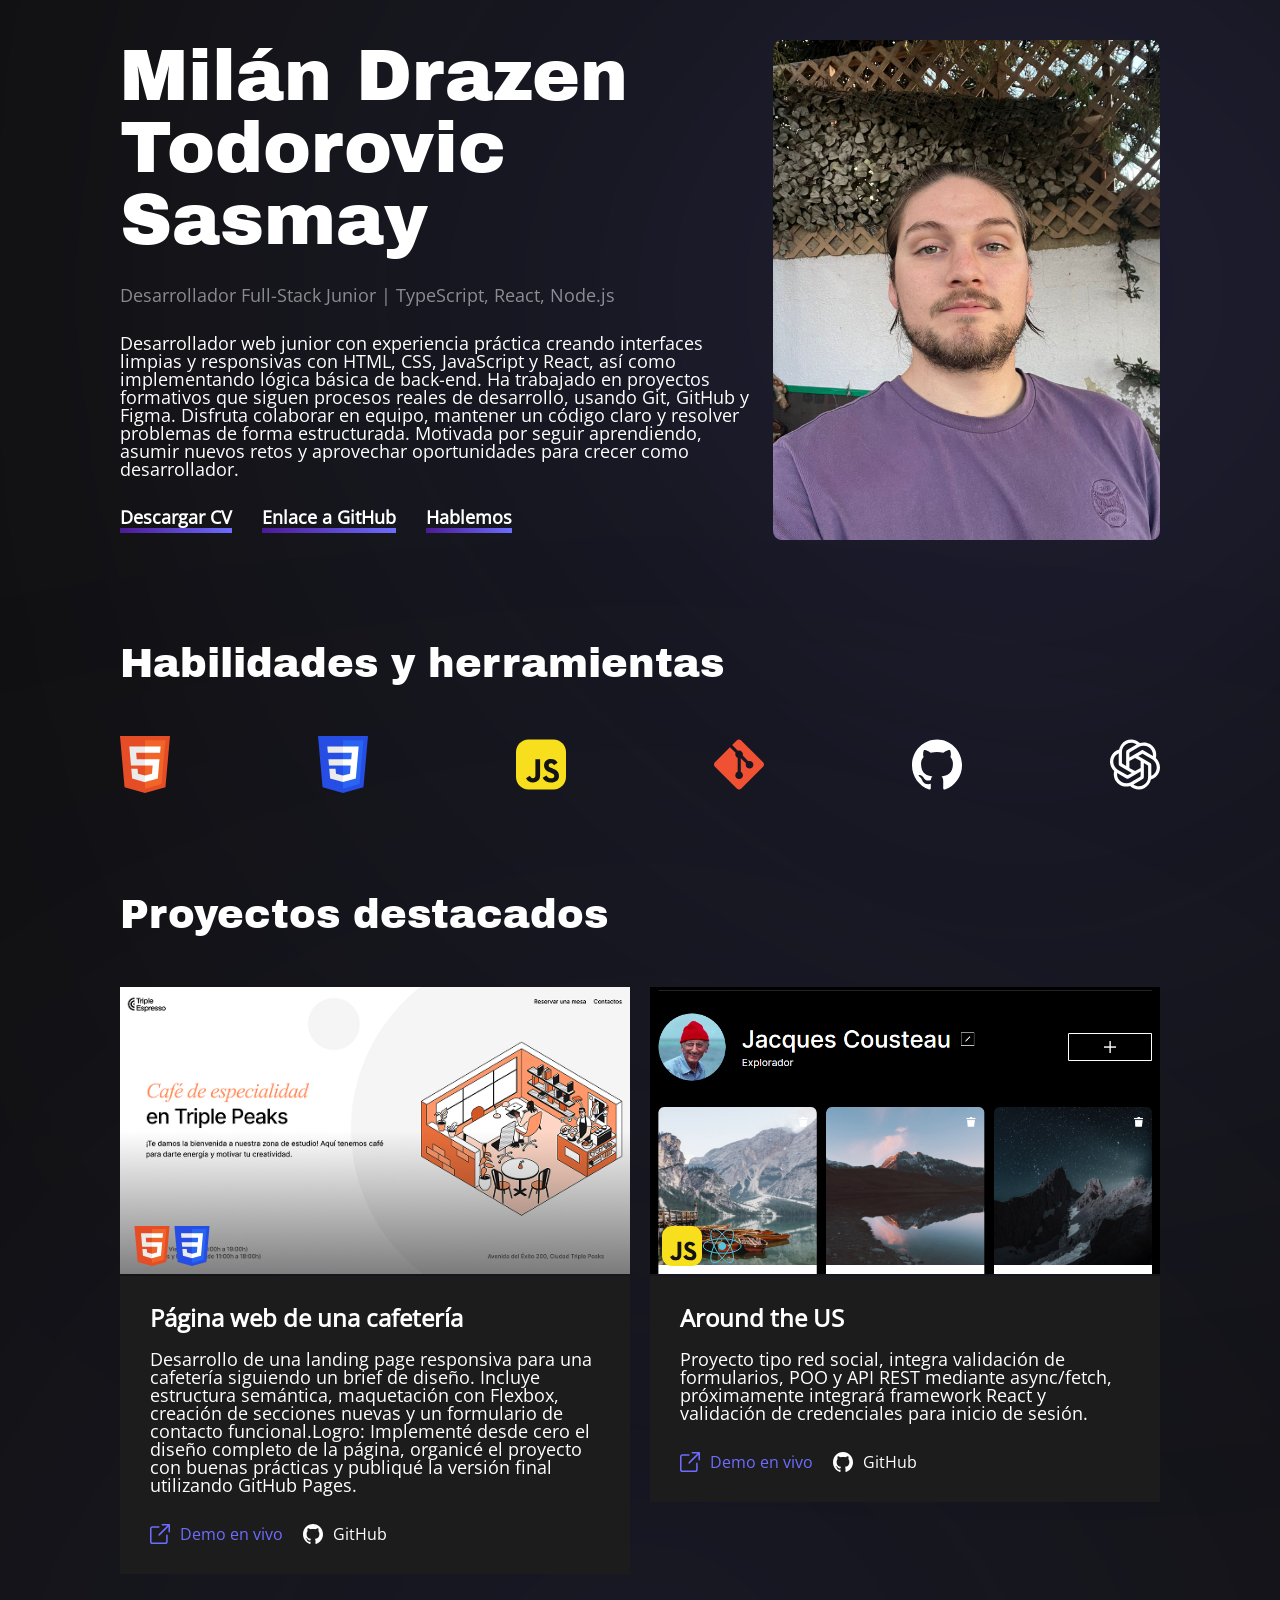
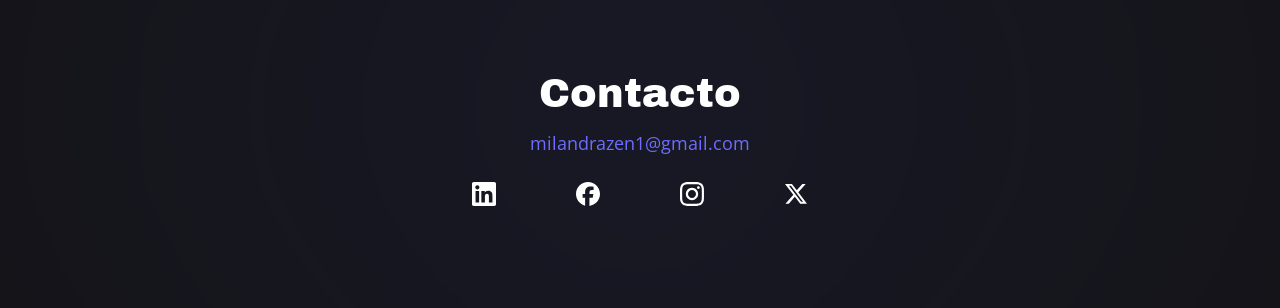
==== index.html @ 0bef435e "add linkedin link" ====
<!doctype html>
<html lang="es">
  <head>
    <meta charset="UTF-8" />
    <meta name="viewport" content="width=device-width, initial-scale=1.0" />
    <link rel="stylesheet" href="styles/normalize.css" />
    <link rel="stylesheet" href="styles/index.css" />
    <link rel="icon" href="favicon.ico" />
    <title>Milán Drazen Portfolio</title>
  </head>
  <body>
    <header class="header">
      <div class="profile-picture__container">
        <img
          class="profile-picture"
          src="images/profile_picture.jpeg"
          alt="Foto de Milán Drazen, desarrollador web"
        />
        <div class="profile-picture__purple-shadow"></div>
      </div>
      <div class="profile-info">
        <h1 class="profile-info__name title-font">
          Milán Drazen Todorovic Sasmay
        </h1>
        <p class="profile-info__job-title">
          Desarrollador Full-Stack Junior | TypeScript, React, Node.js
        </p>
        <p class="profile-info__description">
          Desarrollador web junior con experiencia práctica creando interfaces
          limpias y responsivas con HTML, CSS, JavaScript y React, así como
          implementando lógica básica de back-end. Ha trabajado en proyectos
          formativos que siguen procesos reales de desarrollo, usando Git,
          GitHub y Figma. Disfruta colaborar en equipo, mantener un código claro
          y resolver problemas de forma estructurada. Motivada por seguir
          aprendiendo, asumir nuevos retos y aprovechar oportunidades para
          crecer como desarrollador.
        </p>
        <ul class="profile-info__list">
          <li class="profile-info__list-item">
            <a class="hover-opacity-50" href="#">Descargar CV</a>
          </li>
          <li class="profile-info__list-item">
            <a
              class="hover-opacity-50"
              href="https://github.com/MilanDrazen"
              target="_blank"
              >Enlace a GitHub</a
            >
          </li>
          <li class="profile-info__list-item">
            <a href="#info-contacto" class="hover-opacity-50" href=""
              >Hablemos</a
            >
          </li>
        </ul>
      </div>
    </header>
    <main class="content">
      <section class="content-block">
        <!-- ### INICIO SECCIÓN HERRAMIENTAS ### -->
        <h2 class="content-block__title title-font">
          Habilidades y herramientas
        </h2>
        <div class="digital-tools">
          <img src="images/logo_html.svg" alt="Logo de HTML" />
          <img src="images/logo_css.svg" alt="Logo de CSS" />
          <img src="images/logo_javascript.svg" alt="Logo de JavaScript" />
          <img src="images/logo_git.svg" alt="Logo de Git" />
          <img src="images/logo_github.svg" alt="Logo de GitHub" />
          <img src="images/logo_chatgpt.svg" alt="Logo de chatGPT" />
        </div>
      </section>
      <!-- ### FIN SECCIÓN HERRAMIENTAS ### -->
      <section class="content-block">
        <!-- ### INICIO SECCIÓN PROYECTOS ### -->
        <h2 class="content-block__title title-font">Proyectos destacados</h2>
        <div class="projects">
          <div class="project-box">
            <!-- PROYECTO ### 1 ### Landing Café-->
            <div class="project-box__display">
              <img
                class="project-box__display__image"
                src="images/cafe_landing_page_screenshot.png"
                alt="Pantallazo de landing page de cafetería"
              />
              <div class="project-box__display__logos">
                <img src="images/logo_html.svg" alt="Logo de HTML" />
                <img src="images/logo_css.svg" alt="Logo de CSS" />
              </div>
            </div>
            <div class="project-box__info">
              <h3 class="project-box__info__title">
                Página web de una cafetería
              </h3>
              <p class="project-box__info__description">
                Desarrollo de una landing page responsiva para una cafetería
                siguiendo un brief de diseño. Incluye estructura semántica,
                maquetación con Flexbox, creación de secciones nuevas y un
                formulario de contacto funcional.Logro: Implementé desde cero el
                diseño completo de la página, organicé el proyecto con buenas
                prácticas y publiqué la versión final utilizando GitHub Pages.
              </p>
              <div class="project-box__info__links">
                <a
                  class="project-box__info__link purple-font hover-opacity-50"
                  href="https://milandrazen.github.io/web_project_coffeeshop_es/"
                  target="_blank"
                >
                  <img
                    class="project-box__info__link__icon"
                    src="images/open_link_icon.svg"
                    alt="Icono de abrir link"
                  />
                  <p class="project-box__info__link__text">Demo en vivo</p>
                </a>
                <a
                  class="project-box__info__link white-font hover-opacity-50"
                  href="https://github.com/MilanDrazen/web_project_coffeeshop_es"
                  target="_blank"
                >
                  <img
                    class="project-box__info__link__icon"
                    src="images/logo_github.svg"
                    alt="Icono de GitHub"
                  />
                  <p class="project-box__info__link__text">GitHub</p>
                </a>
              </div>
            </div>
          </div>
          <!-- FIN PROYECTO ### 1 ### -->
          <div class="project-box">
            <!-- PROYECTO ### 2 ### Por llenar -->
            <div class="project-box__display">
              <img
                class="project-box__display__image"
                src="images/around_the_us_screenshot.png"
                alt="Pantallazo de landing page de cafetería"
              />
              <div class="project-box__display__logos">
                <img
                  src="images/logo_javascript.svg"
                  alt="Logo de JavaScript"
                />
                <img src="images/logo_react.svg" alt="Logo de React" />
              </div>
            </div>
            <div class="project-box__info">
              <h3 class="project-box__info__title">Around the US</h3>
              <p class="project-box__info__description">
                Proyecto tipo red social, integra validación de formularios, POO
                y API REST mediante async/fetch, próximamente integrará
                framework React y validación de credenciales para inicio de
                sesión.
              </p>
              <div class="project-box__info__links">
                <a
                  class="project-box__info__link purple-font hover-opacity-50"
                  href="https://milandrazen.github.io/web_project_around/"
                  target="_blank"
                >
                  <img
                    class="project-box__info__link__icon"
                    src="images/open_link_icon.svg"
                    alt="Icono de abrir link"
                  />
                  <p class="project-box__info__link__text">Demo en vivo</p>
                </a>
                <a
                  class="project-box__info__link white-font hover-opacity-50"
                  href="https://github.com/MilanDrazen/web_project_around"
                  target="_blank"
                >
                  <img
                    class="project-box__info__link__icon"
                    src="images/logo_github.svg"
                    alt="Icono de GitHub"
                  />
                  <p class="project-box__info__link__text">GitHub</p>
                </a>
              </div>
            </div>
          </div>
          <!-- PROYECTO ### 2 ### -->
        </div>
      </section>
      <!-- ### FIN CÓDIGOS DE PROYECTOS ### -->
    </main>
    <footer class="footer">
      <section class="contact-info" id="info-contacto">
        <h2 class="contact-info__title title-font">Contacto</h2>
        <div class="contact-info__purple-shadow"></div>
        <p class="contact-info__email purple-font hover-opacity-50">
          milandrazen1@gmail.com
        </p>
        <div class="contact-info__socials">
          <a href="https://www.linkedin.com/in/milan-drazen/" target="_blank">
            <img
              class="contact-info__socials-logo hover-opacity-50"
              src="images/logo_linkedin.svg"
              alt="Logo de Linkedin"
            />
          </a>
          <a href="">
            <img
              class="contact-info__socials-logo hover-opacity-50"
              src="images/logo_facebook.svg"
              alt="Logo de Facebook"
            />
          </a>
          <a href="">
            <img
              class="contact-info__socials-logo hover-opacity-50"
              src="images/logo_instagram.svg"
              alt="Logo de Instagram"
            />
          </a>
          <a href="">
            <img
              class="contact-info__socials-logo hover-opacity-50"
              src="images/logo_xtwitter.svg"
              alt="Logo de XTwitter"
            />
          </a>
        </div>
      </section>
    </footer>
  </body>
</html>
---- styles/index.css ----
@font-face {
  font-family: "Archivo Black";
  src:
    url("../fonts/ArchivoBlack-Regular.woff2") format("woff2"),
    url("../fonts/ArchivoBlack-Regular.woff") format("woff");
  font-weight: 900;
  font-style: normal;
  font-display: swap;
}

@font-face {
  font-family: "Open Sans";
  src:
    url("../fonts/OpenSans-Regular.woff2") format("woff2"),
    url("../fonts/OpenSans-Regular.woff") format("woff");
  font-weight: normal; /* Esto equivale a 400 */
  font-style: normal;
  font-display: swap;
}

:root {
  font-size: 16px;
  line-height: 1;
}
body {
  margin: 0 auto;
  max-width: min(100%, 1440px);
  background: #111111;
  color: #fff;
  padding: 40px 120px 100px;
  font-family: "Open Sans", sans-serif;
  font-weight: 400;
  font-style: normal;
}
.title-font {
  font-family: "Archivo Black";
  font-weight: 400;
}
.hover-opacity-50:hover {
  opacity: 50%;
}
.purple-font {
  color: #6d6dff;
}
.white-font {
  color: #fff;
}
/* ===== HEADER HEADER HEADER ===== */
.header {
  display: flex;
  flex-direction: row-reverse;
  justify-content: space-between;
  column-gap: 20px;
}
.profile-picture__container {
  position: relative;
}
.profile-picture {
  height: 500px;
  width: 387px;
  border-radius: 2%;
}
.profile-picture__purple-shadow {
  z-index: -1;
  width: 500px;
  height: 500px;
  border-radius: 50%;
  position: absolute;
  left: 0;
  bottom: 0;
  background-color: #6d6dff;
  filter: blur(400px);
}
.profile-info {
  display: flex;
  flex-direction: column;
  justify-content: space-between;
  row-gap: 30px;
  margin-bottom: auto;
}
.profile-info__name {
  margin: 0;
  font-size: 4.5rem;
}
.profile-info__job-title {
  font-size: 1.125rem;
  opacity: 50%;
  margin: 0;
  font-weight: 400;
}
.profile-info__description {
  font-size: 1.125rem;
  margin: 0;
}
.profile-info__list {
  margin: 0;
  display: flex;
  list-style-type: none;
  justify-content: flex-start;
  padding: 0;
  column-gap: 30px;
  font-size: 1.125rem;
}
.profile-info__list-item {
  width: fit-content;
  position: relative;
}
.profile-info__list-item a {
  text-decoration: none;
  color: #fff;
  font-weight: 600;
}
.profile-info__list-item::after {
  content: "";
  position: absolute;
  bottom: -7px;
  left: 0;
  width: 100%;
  height: 5px;
  background: linear-gradient(90deg, #4c1a97, #6d6dff);
  transition: width 0.3s ease;
}
/* ===== MAIN MAIN MAIN MAIN  ===== */
.content-block {
  display: flex;
  flex-direction: column;
  row-gap: 50px;
}
.content-block__title {
  font-size: 2.5rem;
  line-height: 44px;
  margin: 100px 0 0;
}
.digital-tools {
  display: flex;
  justify-content: space-between;
  column-gap: 120px;
  row-gap: 20px;
  flex-wrap: wrap;
}
.digital-tools img {
  width: 50px;
  height: auto;
}
.projects {
  display: flex;
  gap: 20px;
  flex-wrap: wrap;
}
.project-box {
  min-width: 400px;
  width: calc(50% - 10px);
  flex-grow: 1;
}
.project-box__display {
  aspect-ratio: 16/9;
  width: 100%;
  position: relative;
}
.project-box__display__image {
  width: 100%;
  height: 100%;
  object-fit: cover;
}
.project-box__display__logos {
  display: flex;
  flex-direction: row;
  position: absolute;
  left: 12px;
  bottom: 10px;
}
.project-box__display__logos img {
  width: 40px;
  height: 40px;
}
.project-box__info {
  margin: 0;
  padding: 30px;
  height: fit-content;
  background-color: #1c1c1c;
  box-sizing: border-box;
}
.project-box__info__title {
  margin: 0 0 20px;
  line-height: 1;
  font-size: 1.5rem;
  font-weight: 700;
}
.project-box__info__description {
  font-size: 1.125rem;
  margin: 0 0 30px;
}
.project-box__info__links {
  display: flex;
  justify-content: flex-start;
  gap: 0 20px;
  /*   height: 30px; */
}
.project-box__info__link {
  display: flex;
  justify-items: flex-start;
  align-items: center;
  gap: 0 10px;
  text-decoration: none;
}
.project-box__info__link__icon {
  height: 20px;
  width: 20px;
}
.project-box__info__link__text {
  margin: 0;
  font-size: 1rem;
}

/* ===== FOOTER FOOTER FOOTER ===== */
.footer {
  margin: 100px auto 0;
}
.contact-info {
  margin: 0 auto 0;
  display: flex;
  flex-direction: column;
  align-items: center;
  gap: 20px;
  position: relative;
}
.contact-info__title {
  font-size: 2.5rem;
  margin: 0;
}
.contact-info__purple-shadow {
  z-index: -1;
  width: 400px;
  height: 400px;
  border-radius: 50%;
  position: absolute;
  bottom: -100px;
  background-color: #6d6dff;
  filter: blur(400px);
}
.contact-info__email {
  font-size: 18px;
  margin: 0 0 10px;
}
.contact-info__socials {
  display: flex;
  flex-direction: row;
  justify-content: center;
  gap: 80px;
}
.contact-info__socials-logo {
  width: 24px;
  height: 24px;
}

/*             #####  MEDIA QUERIES #### */
@media screen and (max-width: 1023px) {
  body {
    padding: 40px 40px 102px;
  }
  .profile-picture {
    height: 280px;
    width: 216px;
  }
  .profile-info {
    row-gap: 20px;
  }
  .profile-info__name {
    font-size: 3.625rem;
  }
  .content-block {
    row-gap: 30px;
  }
  .content-block__title {
    margin: 90px 0 0;
  }
  .digital-tools {
    column-gap: 20px;
  }
  .projects {
    flex-wrap: nowrap;
    flex-direction: column;
  }
  .project-box {
    width: 100%;
  }
  .project-box__info {
    height: fit-content;
  }
}
@media screen and (max-width: 767px) {
  body {
    margin: 0 auto;
    max-width: min(100%, 1440px);
    background: #111111;
    color: #fff;
    padding: 20px 20px 100px;
    font-family: "Open Sans", sans-serif;
    font-weight: 400;
    font-style: normal;
  }
  .header {
    flex-direction: column;
    row-gap: 30px;
  }
  .profile-picture {
    width: 100%;
    aspect-ratio: 1 / 1;
    height: auto;
    object-fit: cover;
  }
  .profile-info {
    row-gap: 10px;
  }
  .profile-info__name {
    font-size: 2.25rem;
  }
  .profile-info__job-title {
    font-size: 1rem;
    margin: 0 0 10px;
  }
  .profile-info__description {
    font-size: 1rem;
    margin: 0 0 20px;
  }
  .profile-info__list {
    flex-direction: column;
    row-gap: 35px;
    font-size: 1.125rem;
  }
  .content-block {
    row-gap: 30px;
  }
  .content-block__title {
    font-size: 1.75rem;
    margin: 70px 0 0;
  }
  .digital-tools {
    display: grid;
    grid-template-columns: repeat(4, max-content);
    gap: 30px;
  }
  .digital-tools img {
    width: 30px;
    height: auto;
  }
  .project-box {
    min-width: 100px;
    width: 100%;
  }
  .project-box__display {
    height: auto;
  }
  .project-box__display__logos img {
    width: 20px;
    height: 20px;
  }
  .project-box__info {
    padding: 20px;
    height: fit-content;
  }
  .project-box__info__title {
    margin: 0 0 10px;
    font-size: 1.25rem;
    font-weight: 700;
  }
  .project-box__info__description {
    margin: 0 0 20px;
    font-size: 1rem;
  }
  .contact-info__title {
    font-size: 1.75rem;
  }
  .contact-info__socials {
    gap: 40px;
  }
}
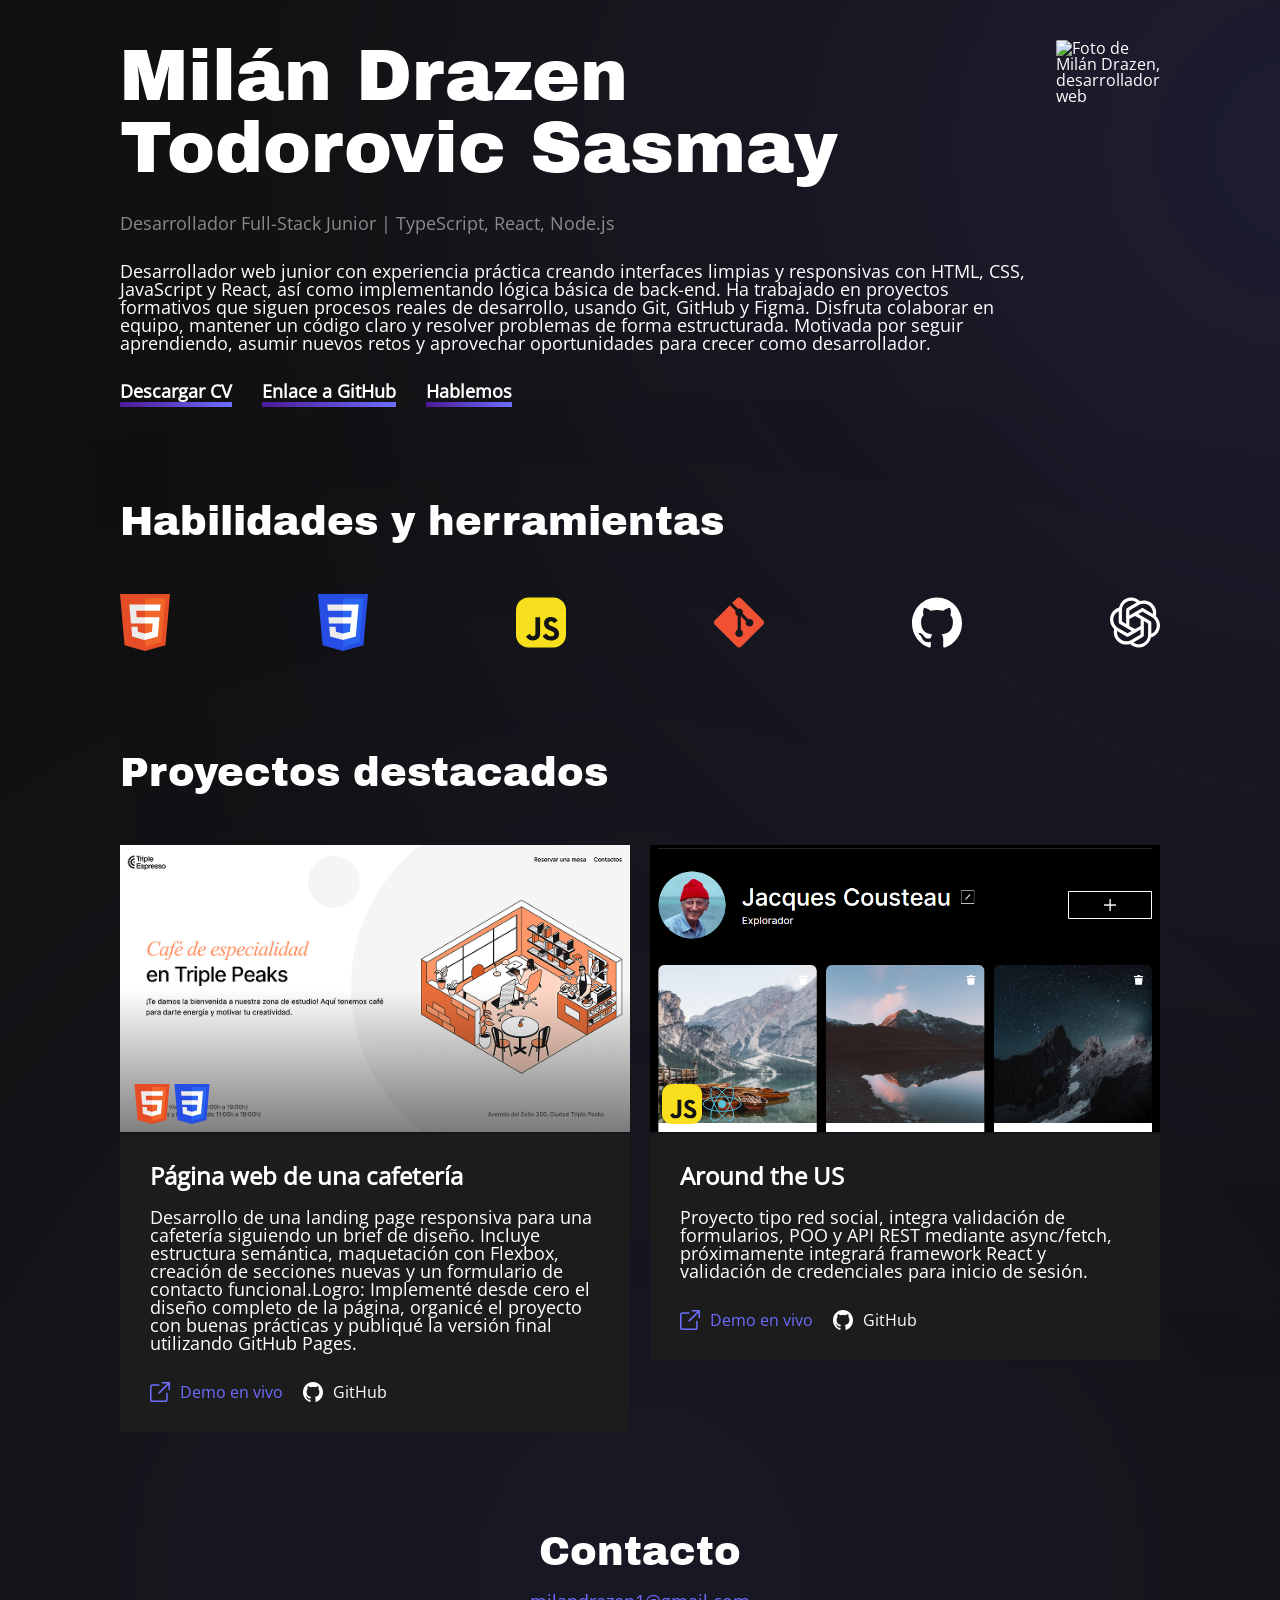
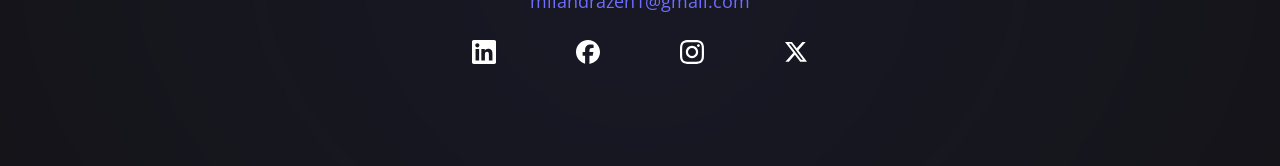
==== commit ffccd4f0: "change profile picture" ====
--- a/index.html
+++ b/index.html
@@ -13,7 +13,7 @@
       <div class="profile-picture__container">
         <img
           class="profile-picture"
-          src="images/profile_picture.jpeg"
+          src="images/profile_picture_2.jpeg"
           alt="Foto de Milán Drazen, desarrollador web"
         />
         <div class="profile-picture__purple-shadow"></div>
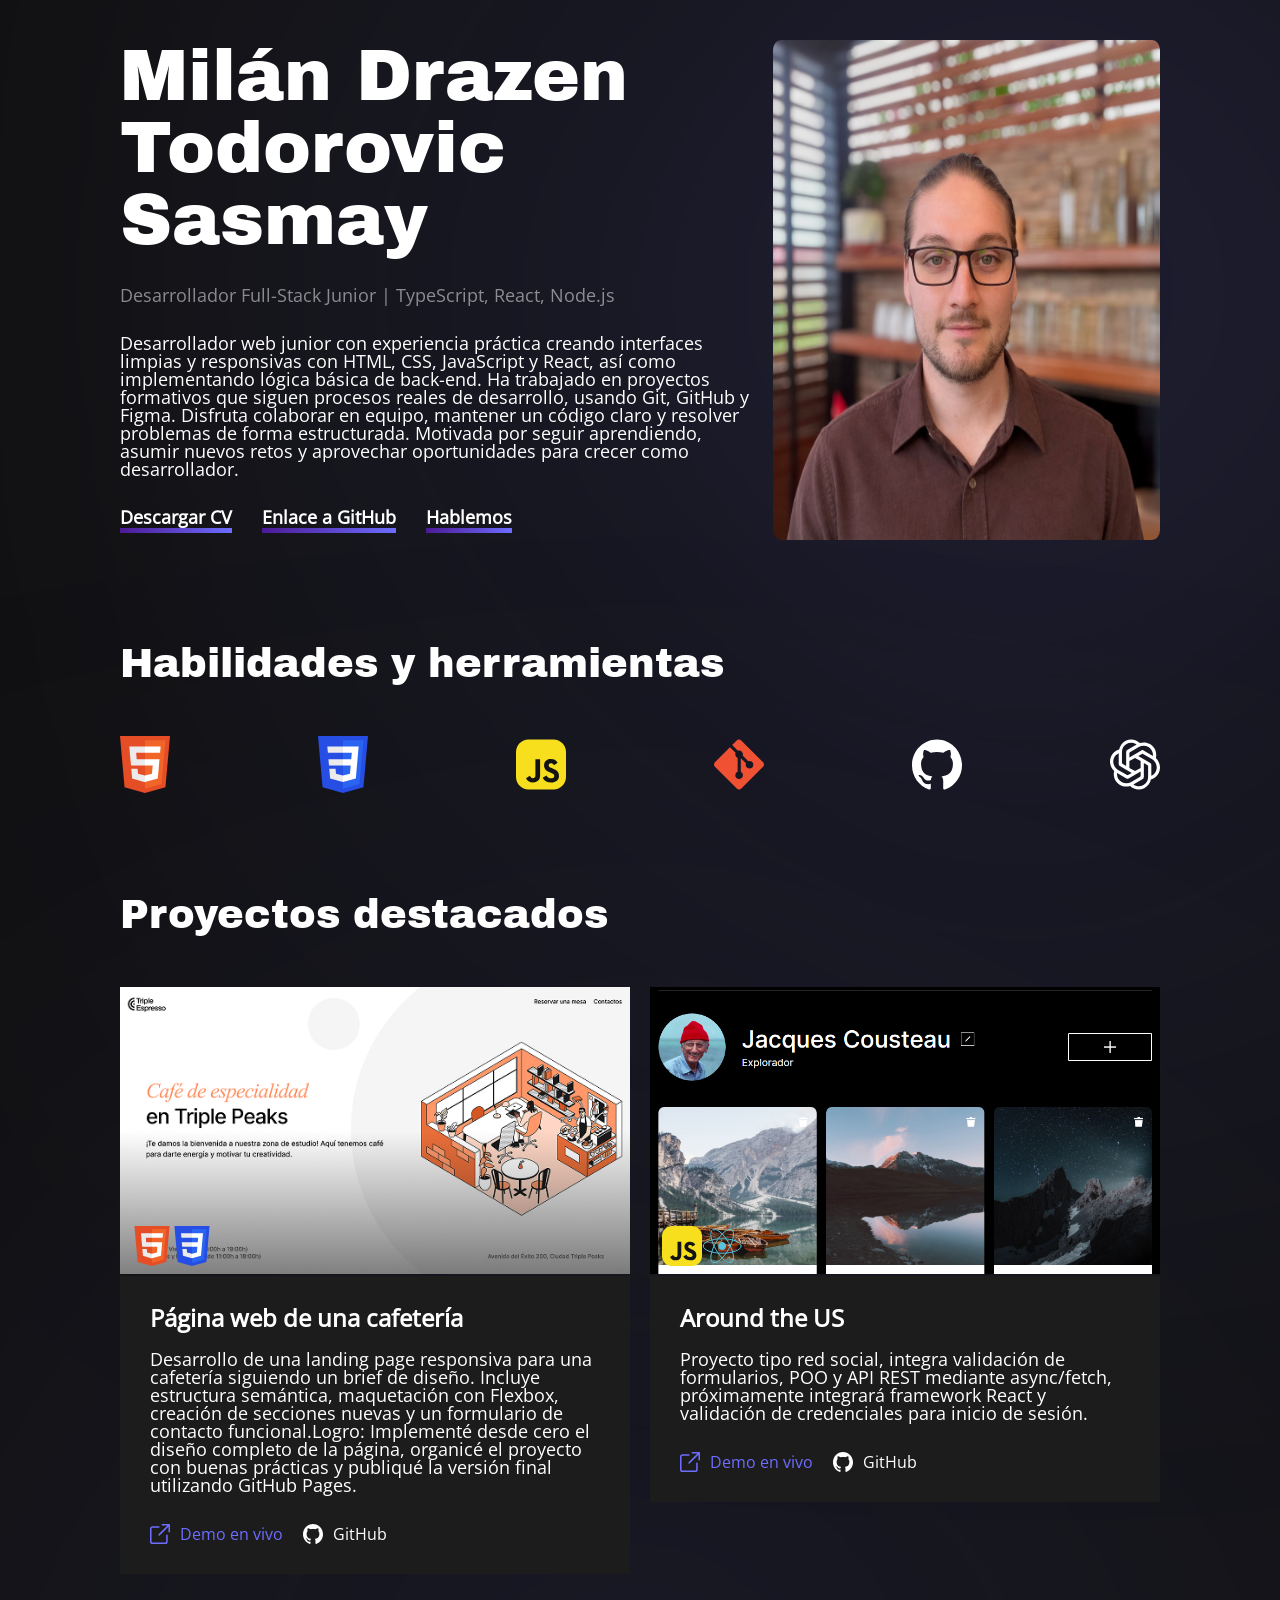
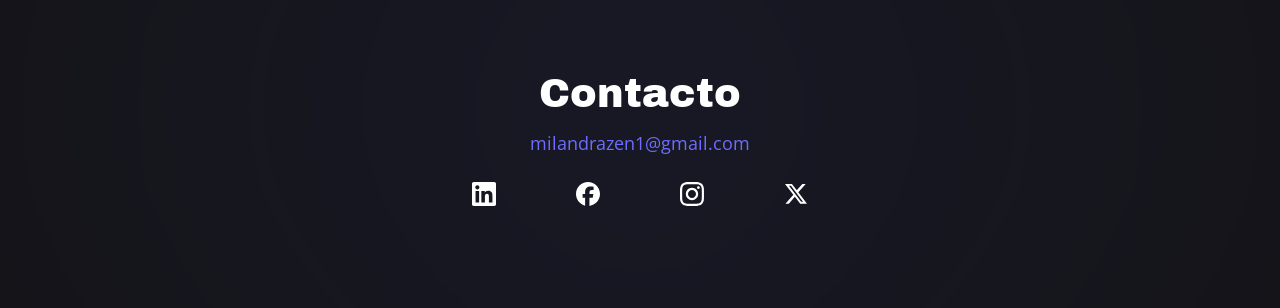
==== commit 44fb2220: "change profile picture name" ====
--- a/index.html
+++ b/index.html
@@ -13,7 +13,7 @@
       <div class="profile-picture__container">
         <img
           class="profile-picture"
-          src="images/profile_picture_2.jpeg"
+          src="images/profile_picture_2.jpg"
           alt="Foto de Milán Drazen, desarrollador web"
         />
         <div class="profile-picture__purple-shadow"></div>
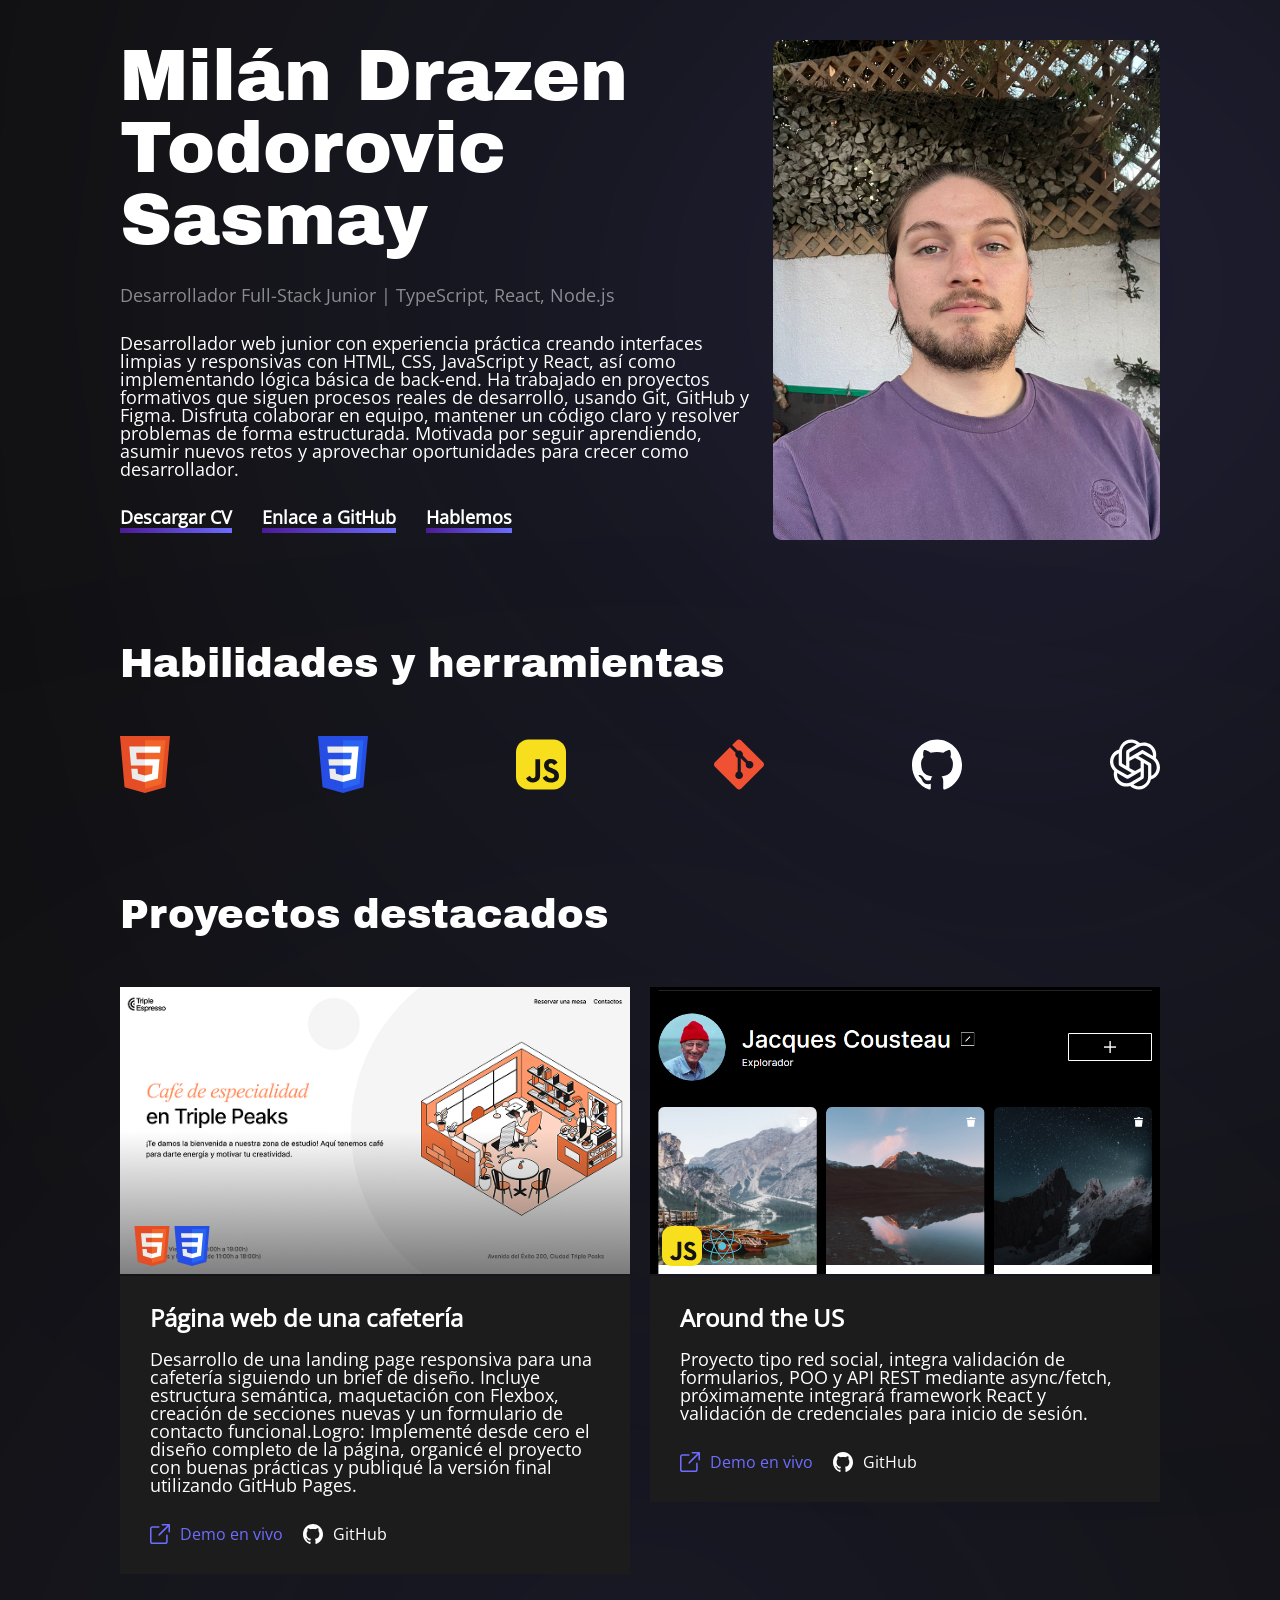
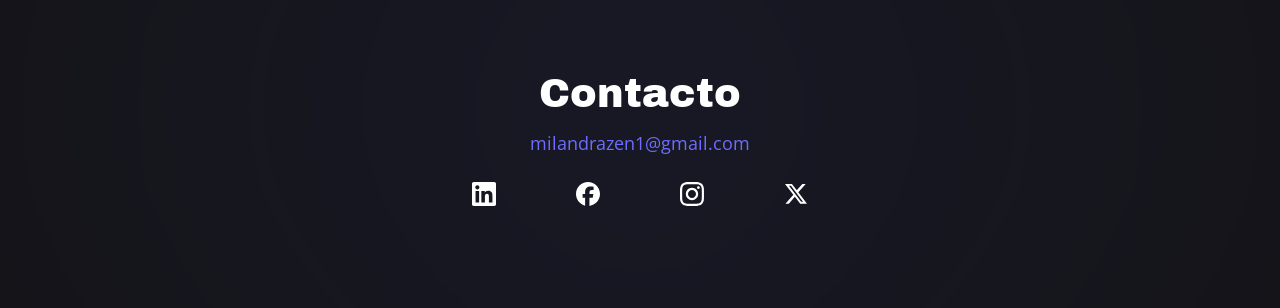
==== commit f39b9ffe: "profile picture again man" ====
--- a/index.html
+++ b/index.html
@@ -13,7 +13,7 @@
       <div class="profile-picture__container">
         <img
           class="profile-picture"
-          src="images/profile_picture_2.jpg"
+          src="images/profile_picture.jpeg"
           alt="Foto de Milán Drazen, desarrollador web"
         />
         <div class="profile-picture__purple-shadow"></div>
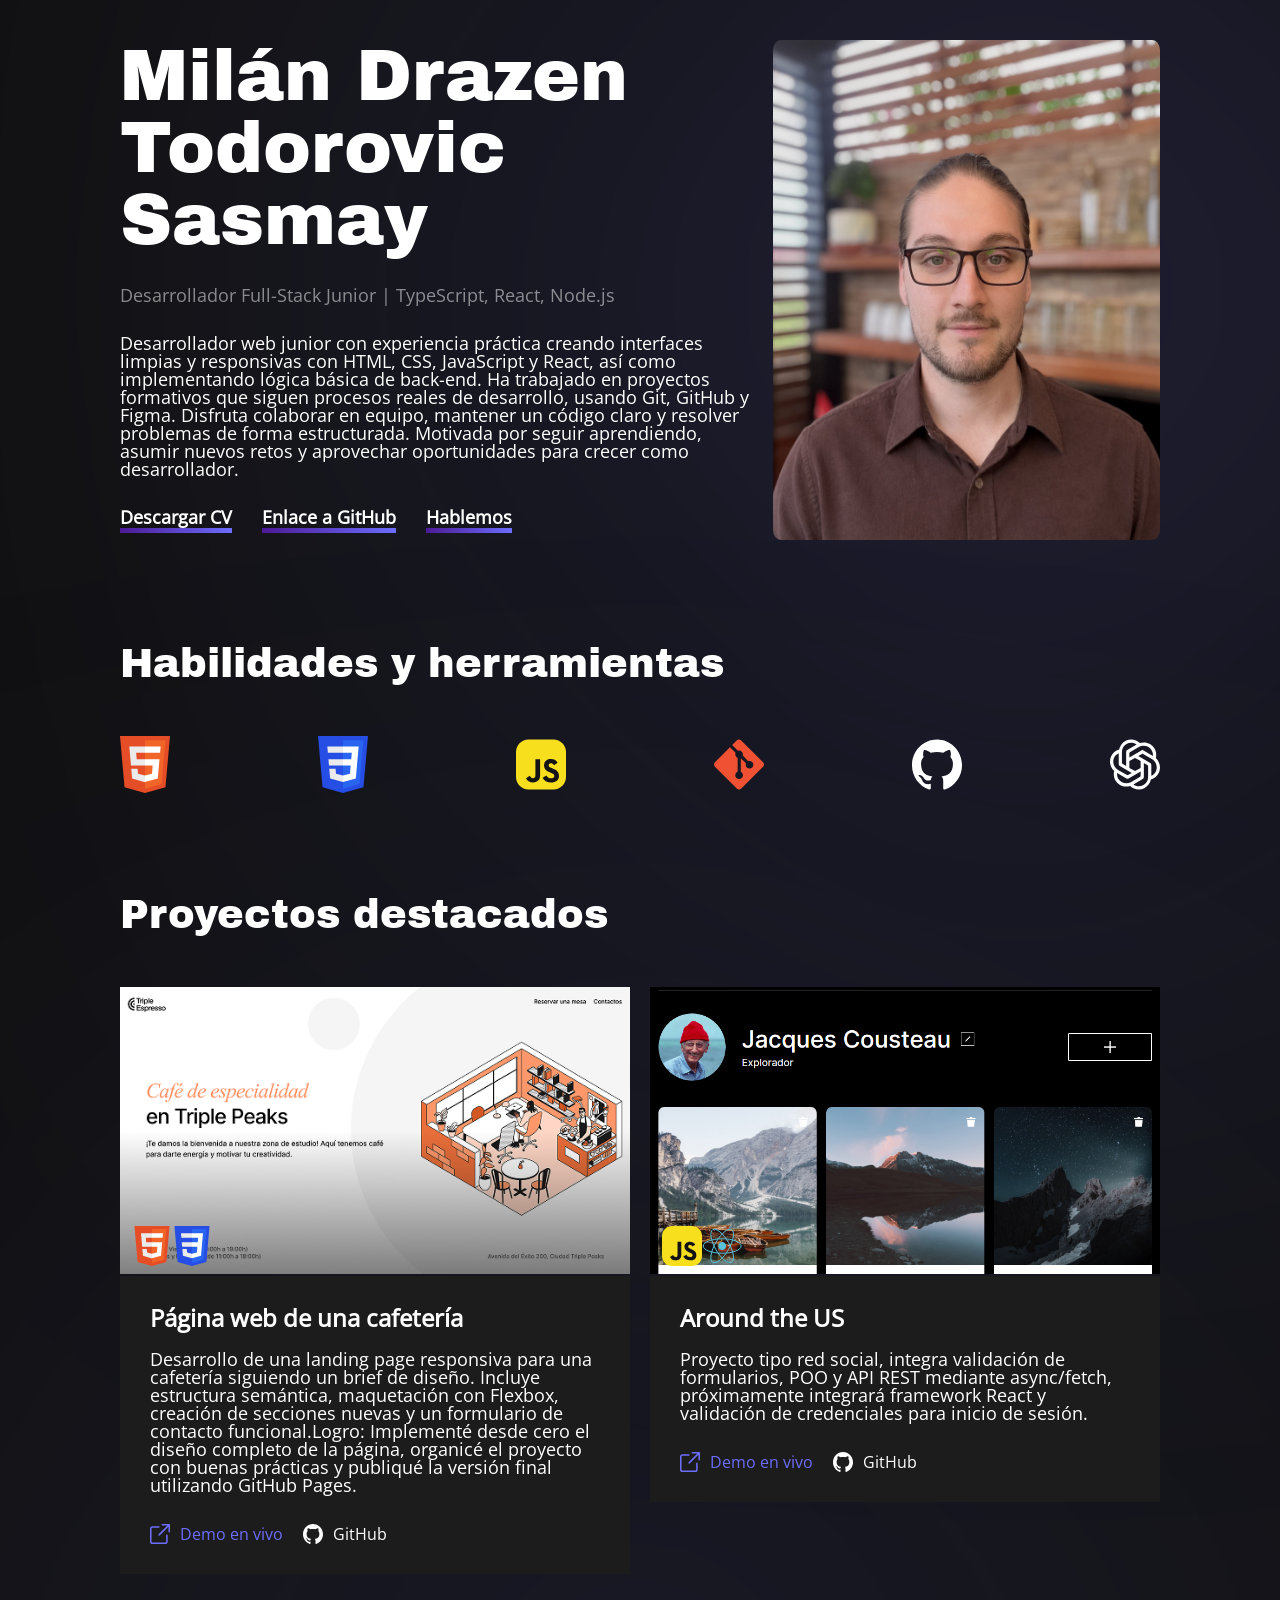
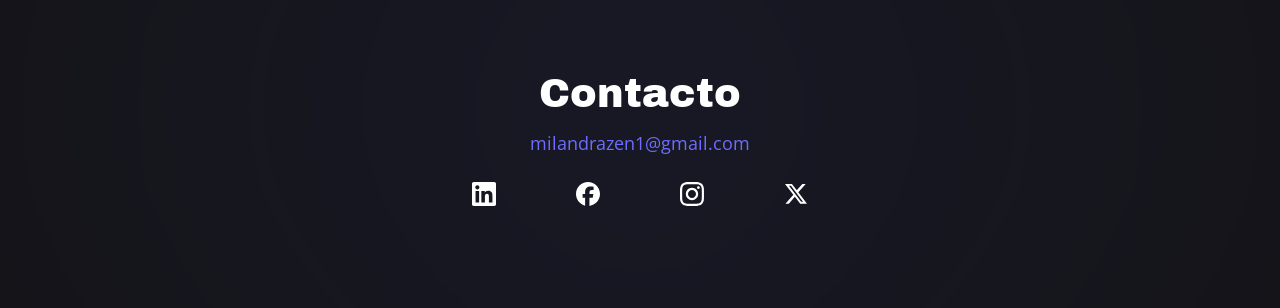
==== commit cac344ac: "hope this is the last profile picture correction" ====
--- a/index.html
+++ b/index.html
@@ -13,7 +13,7 @@
       <div class="profile-picture__container">
         <img
           class="profile-picture"
-          src="images/profile_picture.jpeg"
+          src="images/profile_picture_2.jpeg"
           alt="Foto de Milán Drazen, desarrollador web"
         />
         <div class="profile-picture__purple-shadow"></div>
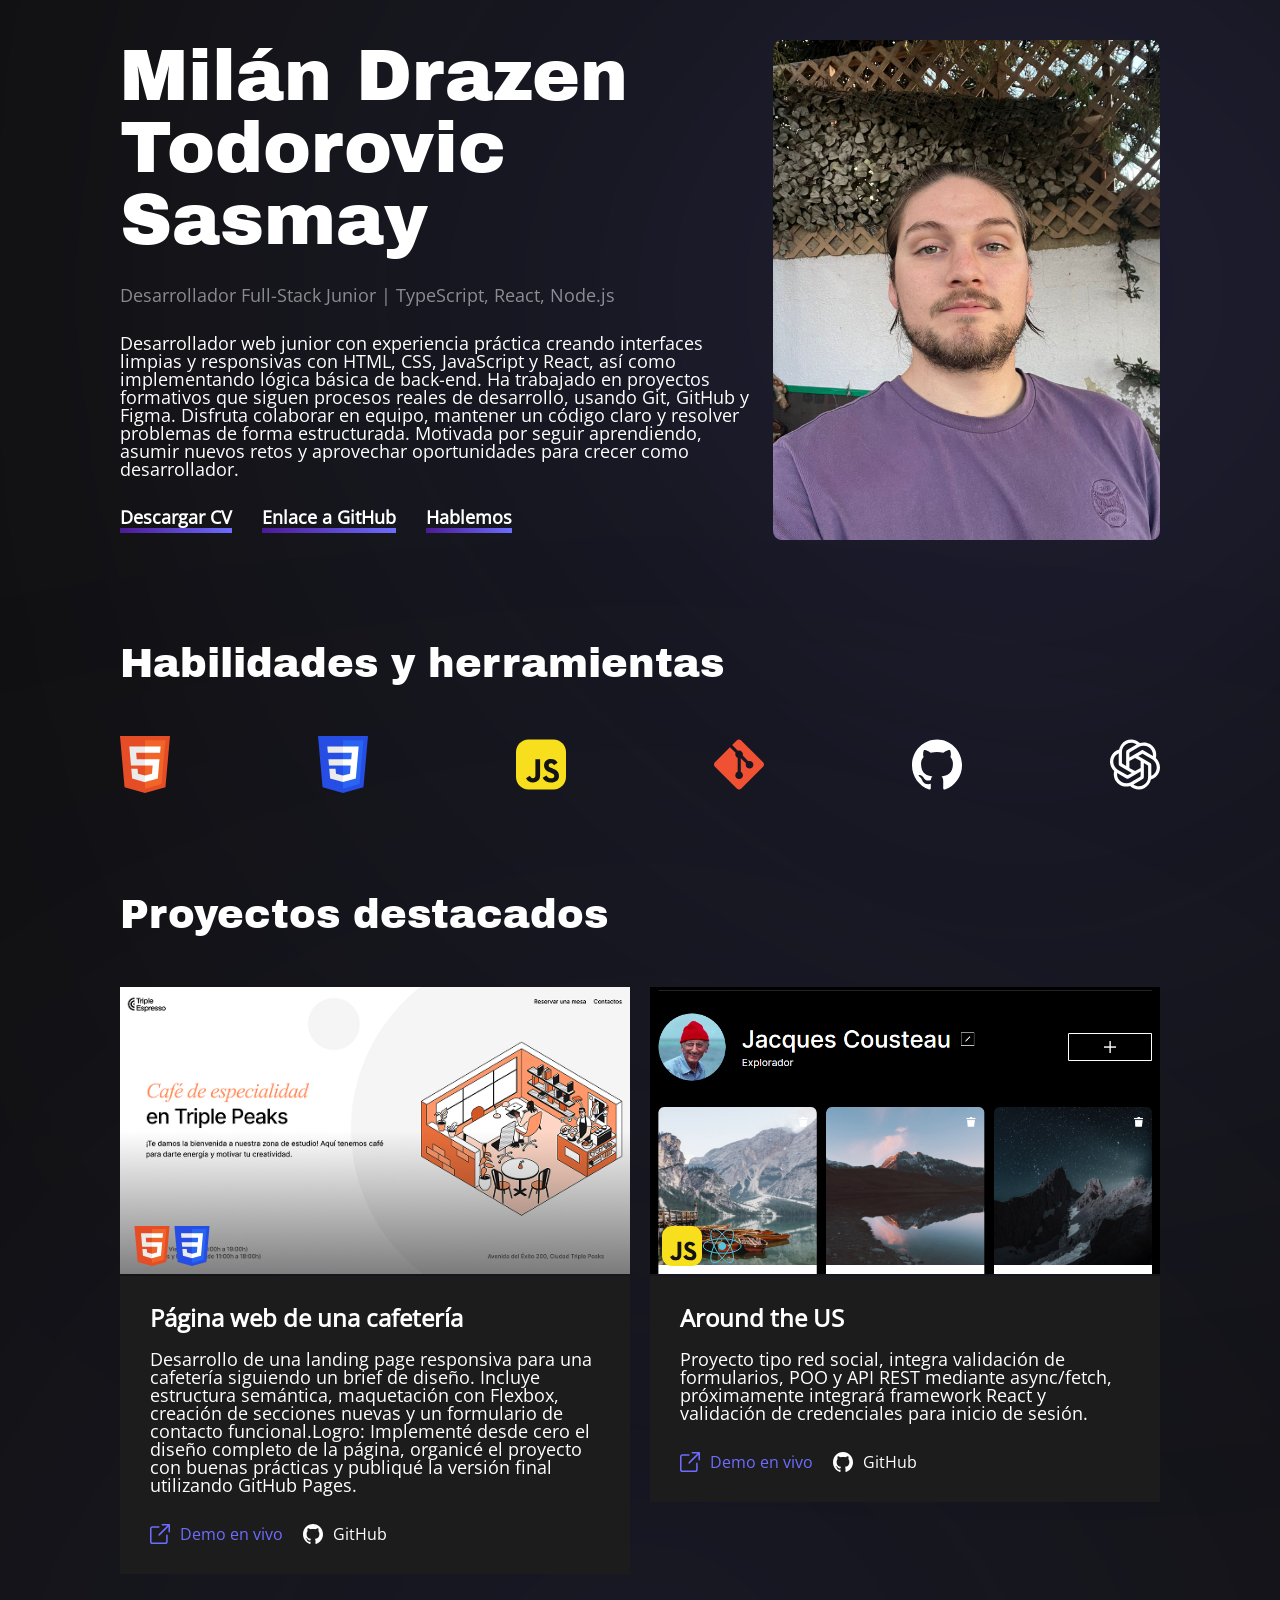
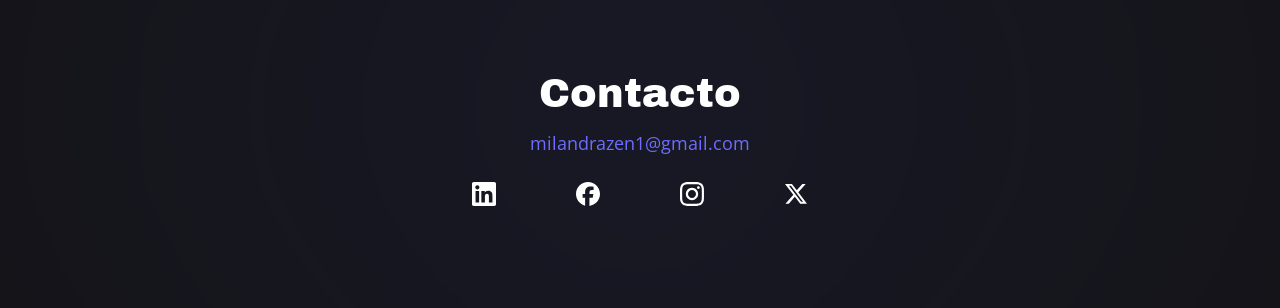
==== commit 9267e486: "man fk this" ====
--- a/index.html
+++ b/index.html
@@ -13,7 +13,7 @@
       <div class="profile-picture__container">
         <img
           class="profile-picture"
-          src="images/profile_picture_2.jpeg"
+          src="images/profile_picture.jpeg"
           alt="Foto de Milán Drazen, desarrollador web"
         />
         <div class="profile-picture__purple-shadow"></div>
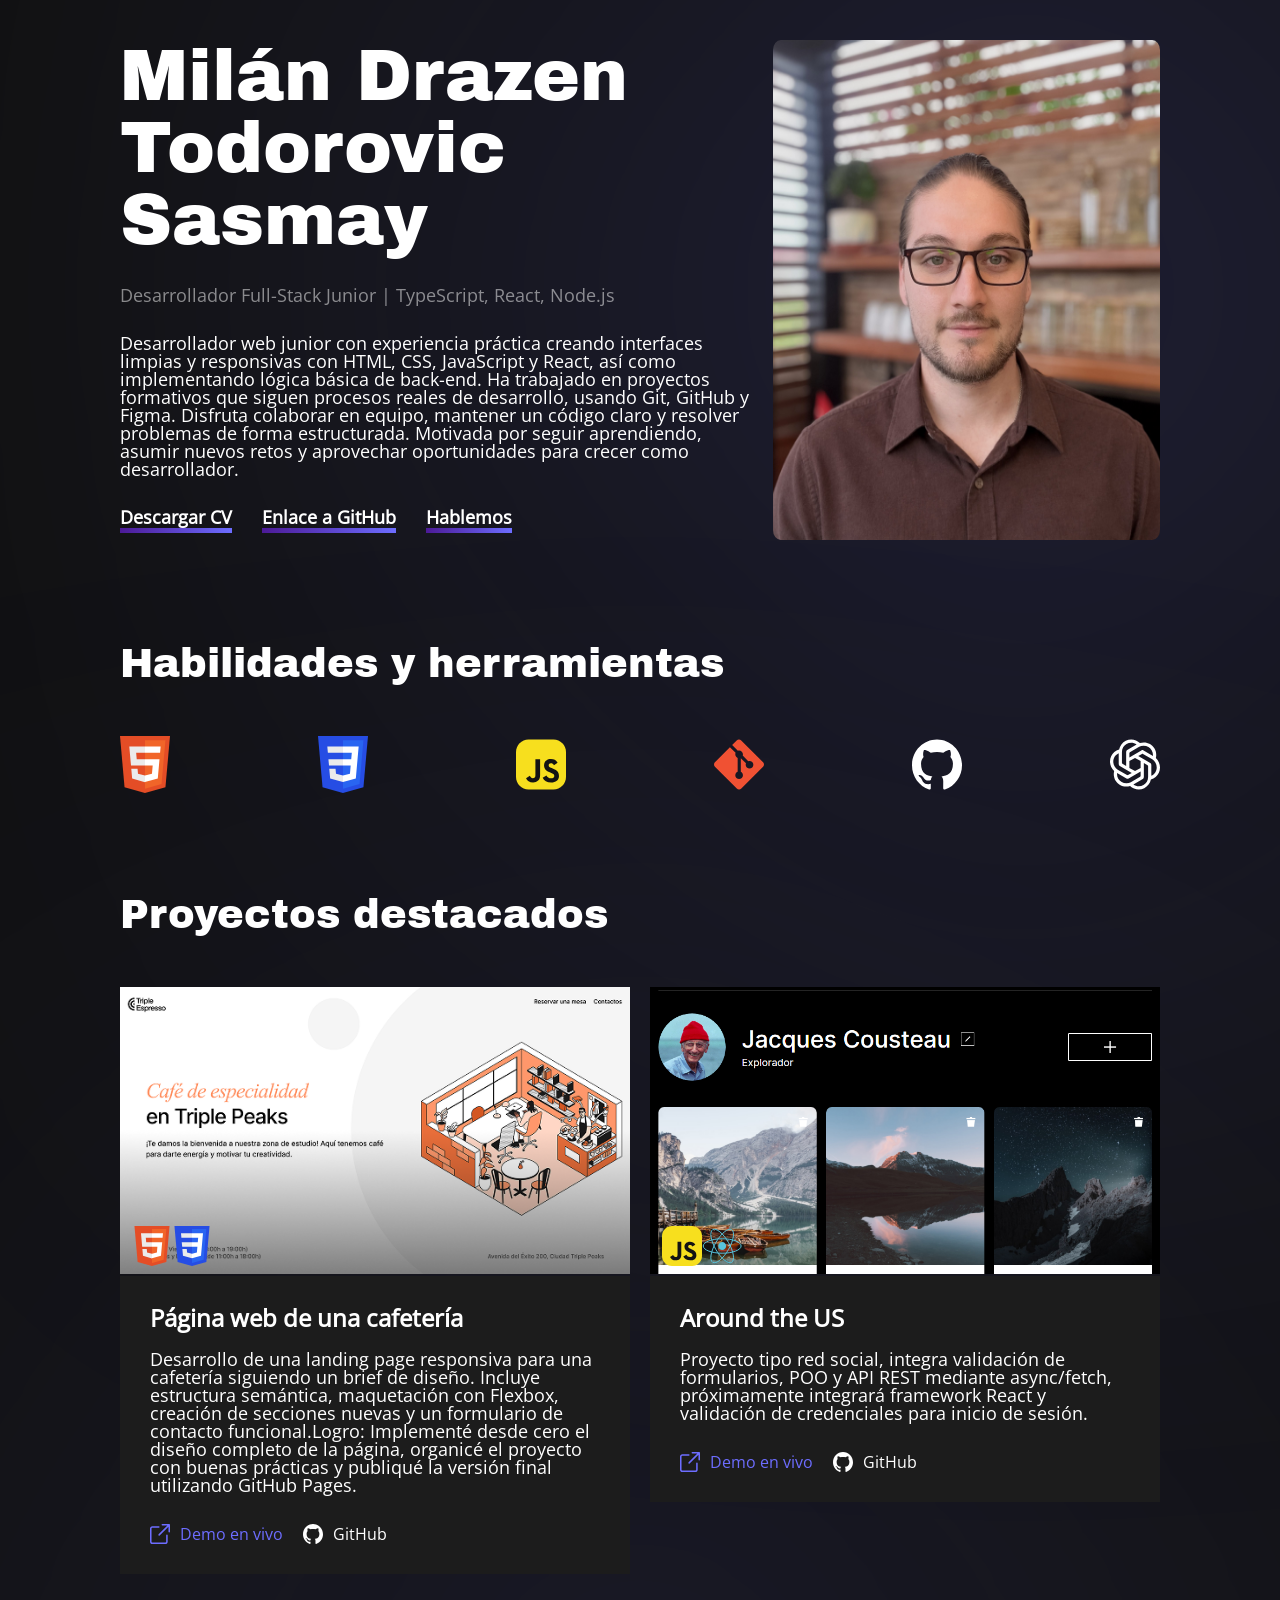
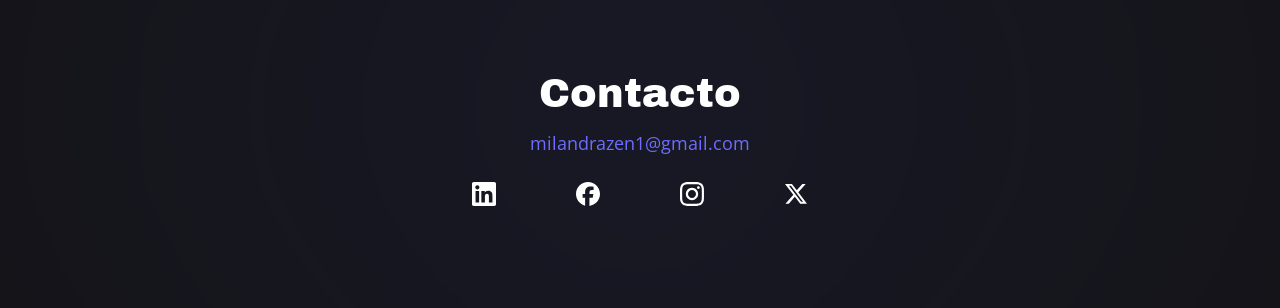
==== commit 1f0624e4: "change profile picture selection, image wont crop" ====
--- a/index.html
+++ b/index.html
@@ -13,7 +13,7 @@
       <div class="profile-picture__container">
         <img
           class="profile-picture"
-          src="images/profile_picture.jpeg"
+          src="images/profile_picture_2.jpeg"
           alt="Foto de Milán Drazen, desarrollador web"
         />
         <div class="profile-picture__purple-shadow"></div>
